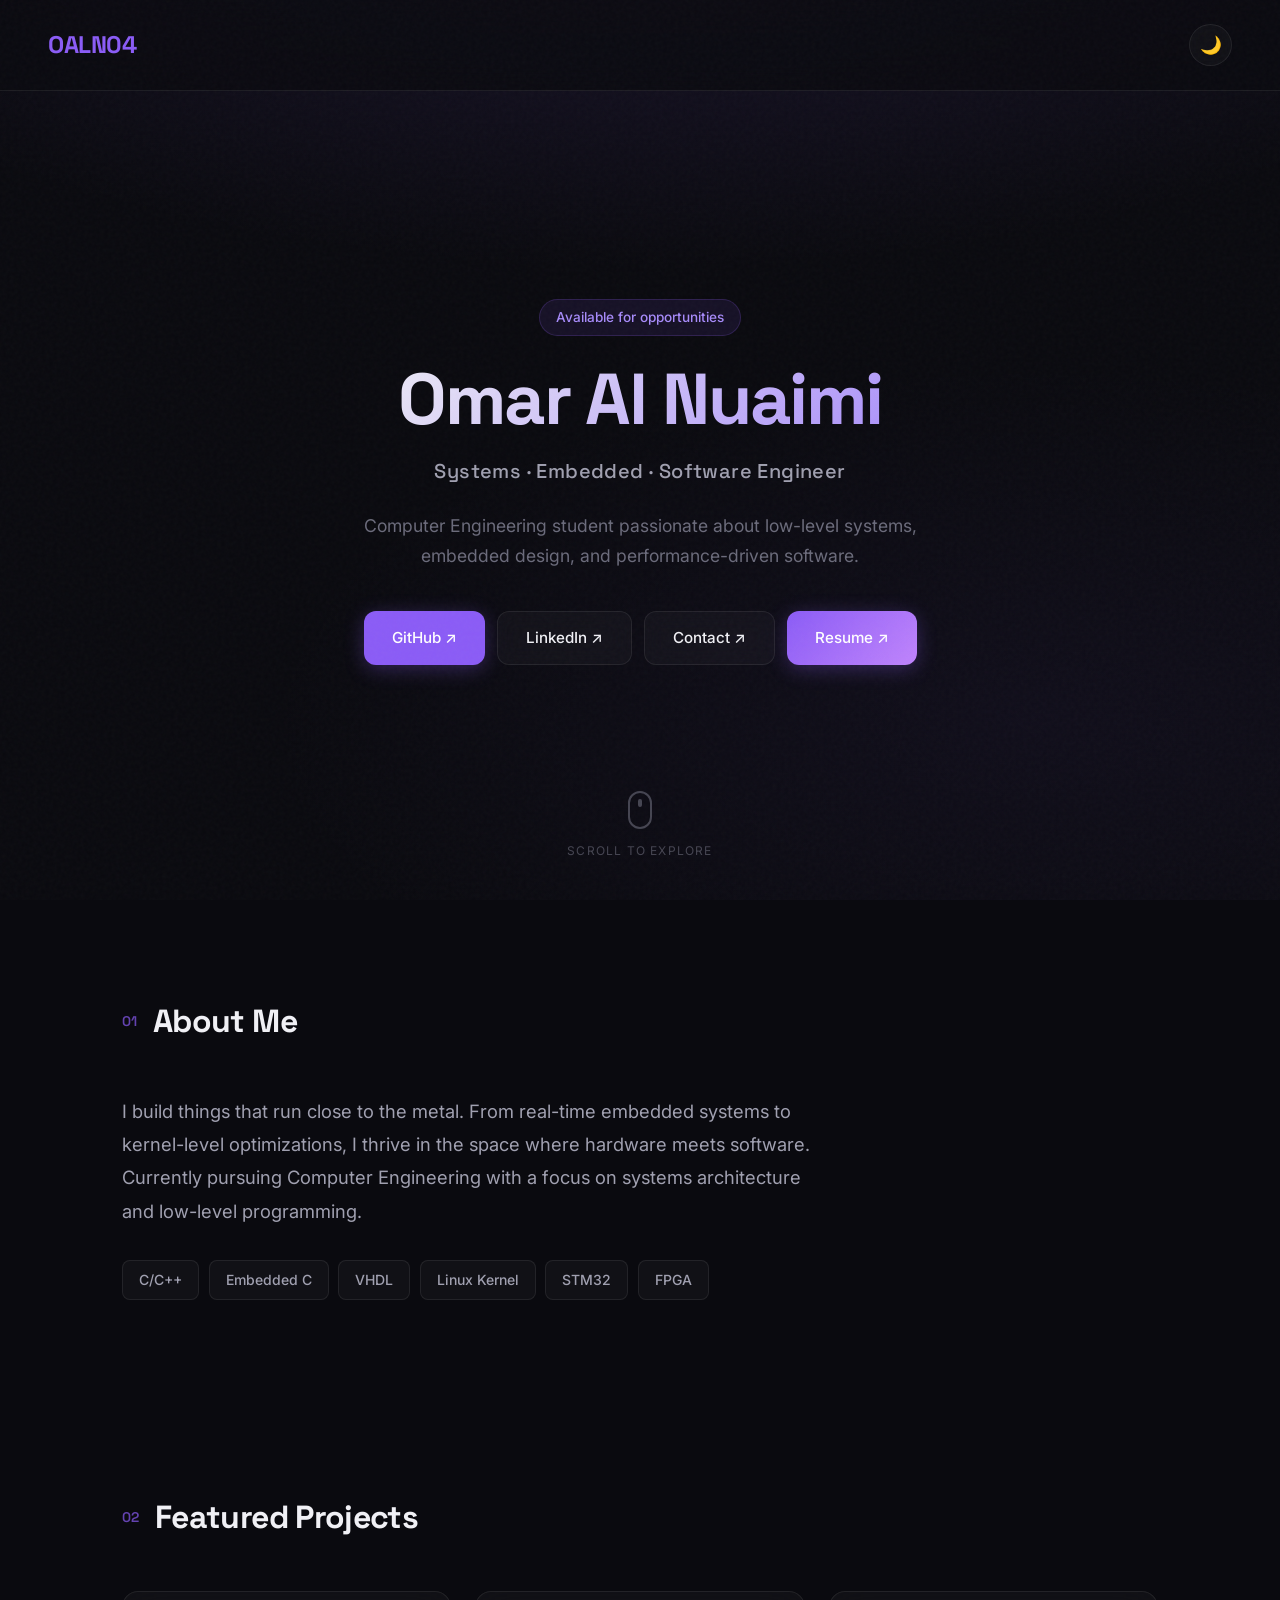
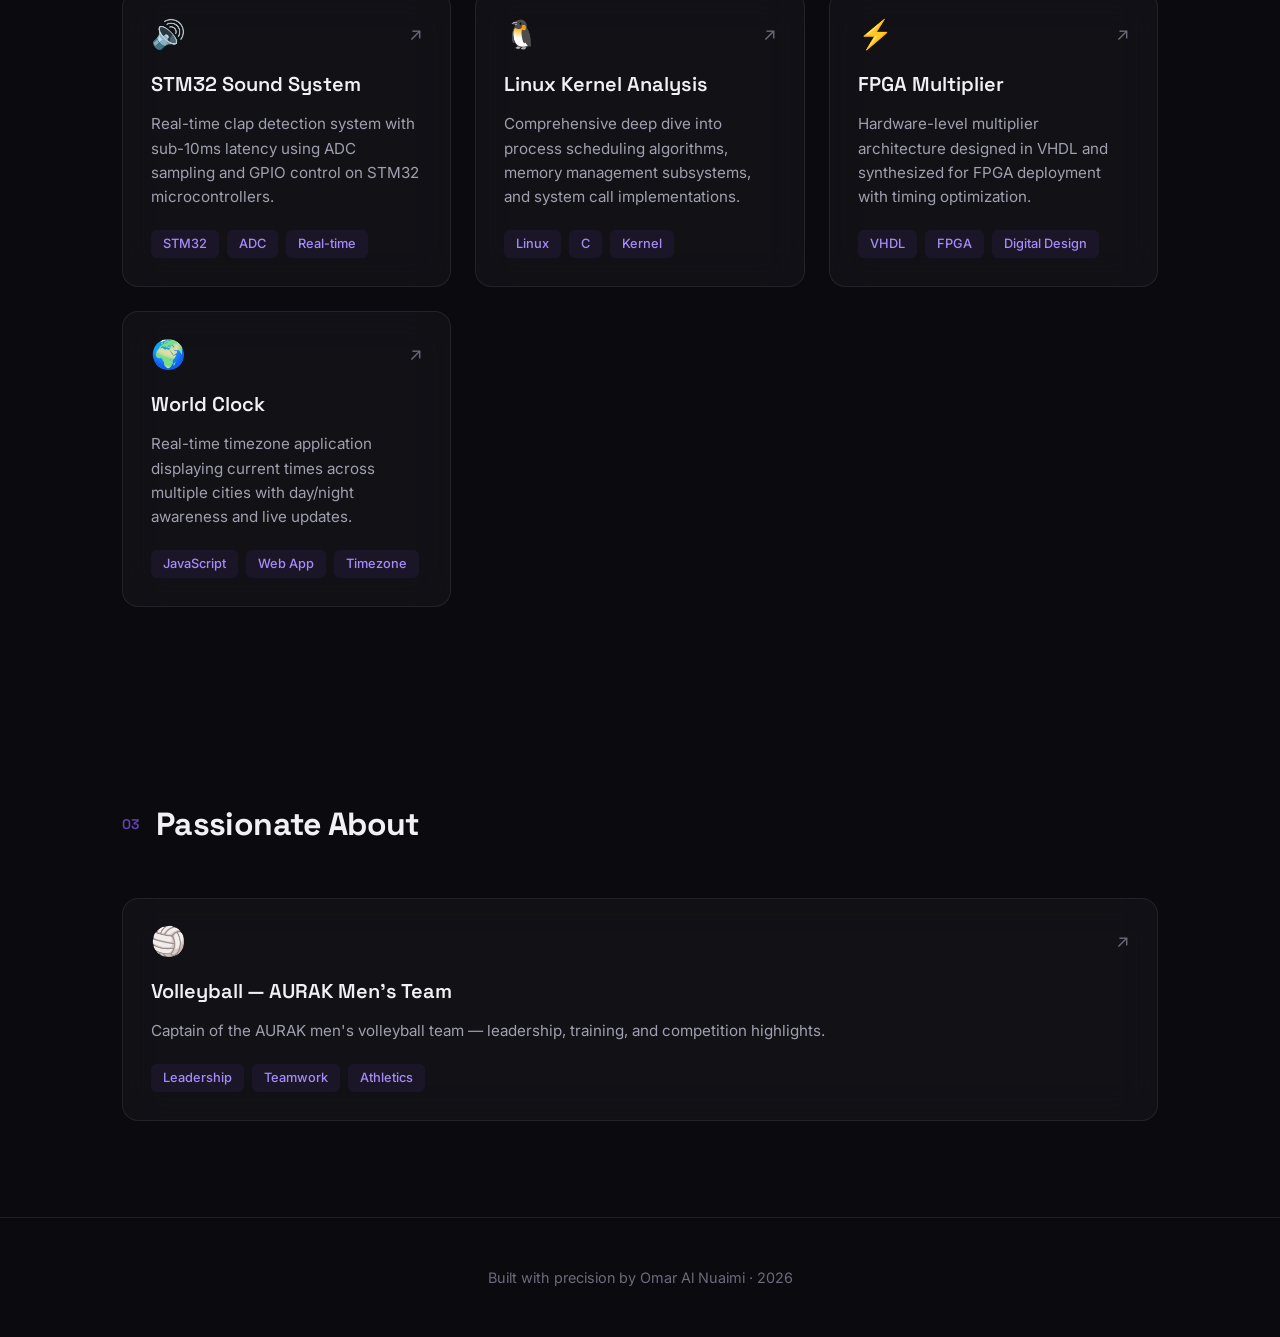
==== index.html @ 378c45b3 "favicon update" ====
<!DOCTYPE html>
<html lang="en">
<head>
  <meta charset="UTF-8" />
  <meta name="viewport" content="width=device-width, initial-scale=1.0"/>
  <title>Omar Al Nuaimi</title>
  <link rel="stylesheet" href="style.css"/>
  <link rel="icon" type="image/svg+xml" href="favicon.svg">
  <link rel="preconnect" href="https://fonts.googleapis.com">
  <link href="https://fonts.googleapis.com/css2?family=Inter:wght@300;400;500;600;700&family=Space+Grotesk:wght@400;500;600;700&display=swap" rel="stylesheet">
</head>

<body>

<nav class="nav">
  <div class="nav-brand">OALN04</div>
  <button id="toggle" aria-label="Toggle theme">🌙</button>
</nav>

<header class="hero">
  <div class="hero-content">
    <div class="badge">Available for opportunities</div>
    <h1>Omar Al Nuaimi</h1>
    <p class="hero-subtitle">Systems · Embedded · Software Engineer</p>
    <p class="hero-desc">Computer Engineering student passionate about low-level systems, embedded design, and performance-driven software.</p>
    
    <div class="buttons">
      <a href="https://github.com/oaln04/portfolio" target="_blank" rel="noopener noreferrer" class="btn btn-primary">GitHub ↗</a>
      <a href="https://www.linkedin.com/in/oaln04/" target="_blank" rel="noopener noreferrer" class="btn btn-secondary">LinkedIn ↗</a>
      <a href="mailto:oaln2004@gmail.com" target="_blank" rel="noopener noreferrer" class="btn btn-secondary">Contact ↗</a>
      <a href="https://raw.githubusercontent.com/oaln04/portfolio/main/Omar_Al_Nuaimi_Resume.pdf" target="_blank" rel="noopener noreferrer" class="btn btn-highlight">Resume ↗</a>
    </div>
  </div>
  
  <div class="scroll-indicator">
    <div class="mouse">
      <div class="wheel"></div>
    </div>
    <span>Scroll to explore</span>
  </div>
</header>

<section class="about">
  <div class="section-header">
    <span class="section-number">01</span>
    <h2>About Me</h2>
  </div>
  <div class="about-content">
    <p>
      I build things that run close to the metal. From real-time embedded systems to kernel-level optimizations, 
      I thrive in the space where hardware meets software. Currently pursuing Computer Engineering with a focus 
      on systems architecture and low-level programming.
    </p>
    <div class="skills">
      <span class="skill-tag">C/C++</span>
      <span class="skill-tag">Embedded C</span>
      <span class="skill-tag">VHDL</span>
      <span class="skill-tag">Linux Kernel</span>
      <span class="skill-tag">STM32</span>
      <span class="skill-tag">FPGA</span>
    </div>
  </div>
</section>

<section class="projects">
  <div class="section-header">
    <span class="section-number">02</span>
    <h2>Featured Projects</h2>
  </div>
  
  <div class="projects-grid">
    <a href="projects/stm32-sound-system.html" class="card-link">
      <article class="card">
        <div class="card-header">
          <div class="card-icon">🔊</div>
          <div class="card-arrow">↗</div>
        </div>
        <h3>STM32 Sound System</h3>
        <p>Real-time clap detection system with sub-10ms latency using ADC sampling and GPIO control on STM32 microcontrollers.</p>
        <div class="card-tags">
          <span>STM32</span>
          <span>ADC</span>
          <span>Real-time</span>
        </div>
      </article>
    </a>

    <a href="projects/linux-kernel-analysis.html" class="card-link">
      <article class="card">
        <div class="card-header">
          <div class="card-icon">🐧</div>
          <div class="card-arrow">↗</div>
        </div>
        <h3>Linux Kernel Analysis</h3>
        <p>Comprehensive deep dive into process scheduling algorithms, memory management subsystems, and system call implementations.</p>
        <div class="card-tags">
          <span>Linux</span>
          <span>C</span>
          <span>Kernel</span>
        </div>
      </article>
    </a>

    <a href="projects/fpga-multiplier.html" class="card-link">
      <article class="card">
        <div class="card-header">
          <div class="card-icon">⚡</div>
          <div class="card-arrow">↗</div>
        </div>
        <h3>FPGA Multiplier</h3>
        <p>Hardware-level multiplier architecture designed in VHDL and synthesized for FPGA deployment with timing optimization.</p>
        <div class="card-tags">
          <span>VHDL</span>
          <span>FPGA</span>
          <span>Digital Design</span>
        </div>
      </article>
    </a>

    <a href="https://clock.oaln04.xyz" class="card-link" rel="noopener noreferrer">
      <article class="card">
        <div class="card-header">
          <div class="card-icon">🌍</div>
          <div class="card-arrow">↗</div>
        </div>
        <h3>World Clock</h3>
        <p>Real-time timezone application displaying current times across multiple cities with day/night awareness and live updates.</p>
        <div class="card-tags">
          <span>JavaScript</span>
          <span>Web App</span>
          <span>Timezone</span>
        </div>
      </article>
    </a>

  </div>
</section>

<section class="passions">
  <div class="section-header">
    <span class="section-number">03</span>
    <h2>Passionate About</h2>
  </div>

  <div class="projects-grid">
    <a href="passions/volleyball.html" class="card-link">
      <article class="card">
        <div class="card-header">
          <div class="card-icon">🏐</div>
          <div class="card-arrow">↗</div>
        </div>
        <h3>Volleyball — AURAK Men's Team</h3>
        <p>Captain of the AURAK men's volleyball team — leadership, training, and competition highlights.</p>
        <div class="card-tags">
          <span>Leadership</span>
          <span>Teamwork</span>
          <span>Athletics</span>
        </div>
      </article>
    </a>
  </div>
</section>

<footer>
  <p>Built with precision by Omar Al Nuaimi · <span id="year">2026</span></p>
</footer>

<script src="theme.js"></script>
<script>
const observer = new IntersectionObserver((entries) => {
  entries.forEach(entry => {
    if (entry.isIntersecting) {
      entry.target.classList.add('visible');
    }
  });
}, { threshold: 0.1 });

document.querySelectorAll('section, .card').forEach(el => {
  el.classList.add('fade-in');
  observer.observe(el);
});
</script>

</body>
</html>
---- style.css ----
:root {
  --bg-primary: #0a0a0f;
  --bg-secondary: #12121a;
  --bg-card: rgba(255, 255, 255, 0.03);
  --text-primary: #f0f0f5;
  --text-secondary: #a0a0b0;
  --text-muted: #6b6b7b;
  --accent: #8b5cf6;
  --accent-light: #a78bfa;
  --accent-glow: rgba(139, 92, 246, 0.3);
  --border: rgba(255, 255, 255, 0.08);
  --font-main: 'Inter', -apple-system, sans-serif;
  --font-display: 'Space Grotesk', sans-serif;
}

.light {
  --bg-primary: #fafafa;
  --bg-secondary: #ffffff;
  --bg-card: rgba(0, 0, 0, 0.02);
  --text-primary: #1a1a2e;
  --text-secondary: #4a4a5a;
  --text-muted: #8a8a9a;
  --accent: #7c3aed;
  --accent-light: #8b5cf6;
  --accent-glow: rgba(124, 58, 237, 0.15);
  --border: rgba(0, 0, 0, 0.06);
}

* {
  margin: 0;
  padding: 0;
  box-sizing: border-box;
}

html {
  scroll-behavior: smooth;
}

body {
  font-family: var(--font-main);
  background: var(--bg-primary);
  color: var(--text-primary);
  line-height: 1.6;
  transition: background 0.4s ease, color 0.4s ease;
  overflow-x: hidden;
}

/* Noise texture overlay */
body::before {
  content: '';
  position: fixed;
  top: 0;
  left: 0;
  width: 100%;
  height: 100%;
  opacity: 0.03;
  z-index: 1000;
  pointer-events: none;
  background-image: url("data:image/svg+xml,%3Csvg viewBox='0 0 256 256' xmlns='http://www.w3.org/2000/svg'%3E%3Cfilter id='noise'%3E%3CfeTurbulence type='fractalNoise' baseFrequency='0.9' numOctaves='4' stitchTiles='stitch'/%3E%3C/filter%3E%3Crect width='100%25' height='100%25' filter='url(%23noise)'/%3E%3C/svg%3E");
}

/* Navigation */
.nav {
  position: fixed;
  top: 0;
  left: 0;
  right: 0;
  display: flex;
  justify-content: space-between;
  align-items: center;
  padding: 1.5rem 3rem;
  z-index: 100;
  background: rgba(10, 10, 15, 0.8);
  backdrop-filter: blur(20px);
  border-bottom: 1px solid var(--border);
  transition: all 0.4s ease;
}

.light .nav {
  background: rgba(250, 250, 250, 0.8);
}

.nav-brand {
  font-family: var(--font-display);
  font-size: 1.5rem;
  font-weight: 700;
  color: var(--accent);
  letter-spacing: -0.02em;
  text-decoration: none;
  transition: all 0.3s ease;
}

.nav-brand:hover {
  opacity: 0.8;
}

#toggle {
  background: var(--bg-card);
  border: 1px solid var(--border);
  padding: 0.6rem;
  border-radius: 50%;
  cursor: pointer;
  font-size: 1.1rem;
  transition: all 0.3s ease;
  backdrop-filter: blur(10px);
}

#toggle:hover {
  transform: scale(1.1);
  border-color: var(--accent);
}

/* Hero */
.hero {
  min-height: 100vh;
  display: flex;
  flex-direction: column;
  justify-content: center;
  align-items: center;
  text-align: center;
  padding: 8rem 2rem 4rem;
  position: relative;
  background: 
    radial-gradient(ellipse 80% 50% at 50% -20%, rgba(139, 92, 246, 0.15), transparent),
    radial-gradient(ellipse 60% 40% at 80% 80%, rgba(139, 92, 246, 0.05), transparent);
}

.hero-content {
  max-width: 800px;
  animation: fadeInUp 0.8s ease-out;
}

.badge {
  display: inline-block;
  padding: 0.4rem 1rem;
  background: rgba(139, 92, 246, 0.1);
  border: 1px solid rgba(139, 92, 246, 0.2);
  border-radius: 100px;
  font-size: 0.85rem;
  color: var(--accent-light);
  margin-bottom: 1.5rem;
  font-weight: 500;
}

.hero h1 {
  font-family: var(--font-display);
  font-size: clamp(2.5rem, 6vw, 4.5rem);
  font-weight: 700;
  line-height: 1.1;
  letter-spacing: -0.03em;
  margin-bottom: 1rem;
  background: linear-gradient(135deg, var(--text-primary) 0%, var(--accent-light) 100%);
  -webkit-background-clip: text;
  -webkit-text-fill-color: transparent;
  background-clip: text;
}

.hero-subtitle {
  font-family: var(--font-display);
  font-size: 1.25rem;
  color: var(--text-secondary);
  font-weight: 500;
  margin-bottom: 1.5rem;
  letter-spacing: 0.02em;
}

.hero-desc {
  font-size: 1.1rem;
  color: var(--text-muted);
  max-width: 600px;
  margin: 0 auto 2.5rem;
  line-height: 1.7;
}

/* Buttons */
.buttons {
  display: flex;
  flex-wrap: wrap;
  justify-content: center;
  gap: 0.75rem;
}

.btn {
  display: inline-flex;
  align-items: center;
  gap: 0.4rem;
  padding: 0.85rem 1.75rem;
  font-family: var(--font-main);
  font-size: 0.95rem;
  font-weight: 500;
  text-decoration: none;
  border-radius: 12px;
  transition: all 0.3s cubic-bezier(0.4, 0, 0.2, 1);
  cursor: pointer;
  border: none;
}

.btn-primary {
  background: var(--accent);
  color: white;
  box-shadow: 0 4px 20px var(--accent-glow);
}

.btn-primary:hover {
  transform: translateY(-2px);
  box-shadow: 0 8px 30px var(--accent-glow);
  background: var(--accent-light);
}

.btn-secondary {
  background: var(--bg-card);
  color: var(--text-primary);
  border: 1px solid var(--border);
  backdrop-filter: blur(10px);
}

.btn-secondary:hover {
  background: rgba(139, 92, 246, 0.1);
  border-color: var(--accent);
  transform: translateY(-2px);
}

.btn-highlight {
  background: linear-gradient(135deg, var(--accent), #c084fc);
  color: white;
  box-shadow: 0 4px 20px rgba(139, 92, 246, 0.3);
}

.btn-highlight:hover {
  transform: translateY(-2px);
  box-shadow: 0 8px 30px rgba(139, 92, 246, 0.4);
}

/* Scroll Indicator */
.scroll-indicator {
  position: absolute;
  bottom: 2.5rem;
  display: flex;
  flex-direction: column;
  align-items: center;
  gap: 0.75rem;
  opacity: 0.6;
  animation: bounce 2s infinite;
}

.mouse {
  width: 24px;
  height: 38px;
  border: 2px solid var(--text-muted);
  border-radius: 12px;
  position: relative;
}

.wheel {
  width: 4px;
  height: 8px;
  background: var(--text-muted);
  border-radius: 2px;
  position: absolute;
  top: 6px;
  left: 50%;
  transform: translateX(-50%);
  animation: scroll 2s infinite;
}

.scroll-indicator span {
  font-size: 0.75rem;
  color: var(--text-muted);
  text-transform: uppercase;
  letter-spacing: 0.1em;
}

/* Sections */
section {
  max-width: 1100px;
  margin: 0 auto;
  padding: 6rem 2rem;
}

.section-header {
  display: flex;
  align-items: center;
  gap: 1rem;
  margin-bottom: 3rem;
}

.section-number {
  font-family: var(--font-display);
  font-size: 0.875rem;
  font-weight: 600;
  color: var(--accent);
  opacity: 0.7;
}

h2 {
  font-family: var(--font-display);
  font-size: 2rem;
  font-weight: 700;
  color: var(--text-primary);
  letter-spacing: -0.02em;
}

/* About */
.about-content {
  display: grid;
  grid-template-columns: 1fr;
  gap: 2rem;
}

.about-content p {
  font-size: 1.15rem;
  color: var(--text-secondary);
  line-height: 1.8;
  max-width: 700px;
}

.skills {
  display: flex;
  flex-wrap: wrap;
  gap: 0.6rem;
}

.skill-tag {
  padding: 0.5rem 1rem;
  background: var(--bg-card);
  border: 1px solid var(--border);
  border-radius: 8px;
  font-size: 0.875rem;
  font-weight: 500;
  color: var(--text-secondary);
  transition: all 0.3s ease;
}

.skill-tag:hover {
  border-color: var(--accent);
  color: var(--accent-light);
  transform: translateY(-1px);
}

/* Projects Grid */
.projects-grid {
  display: grid;
  grid-template-columns: repeat(auto-fit, minmax(300px, 1fr));
  gap: 1.5rem;
}

/* Card links */
.card-link {
  text-decoration: none;
  color: inherit;
  display: block;
}

.card-link:hover {
  text-decoration: none;
}

/* Cards */
.card {
  background: var(--bg-card);
  border: 1px solid var(--border);
  border-radius: 16px;
  padding: 1.75rem;
  backdrop-filter: blur(20px);
  transition: all 0.4s cubic-bezier(0.4, 0, 0.2, 1);
  position: relative;
  overflow: hidden;
  height: 100%;
}

.card::before {
  content: '';
  position: absolute;
  top: 0;
  left: 0;
  right: 0;
  height: 1px;
  background: linear-gradient(90deg, transparent, var(--accent), transparent);
  opacity: 0;
  transition: opacity 0.4s ease;
}

.card:hover {
  transform: translateY(-5px);
  border-color: rgba(139, 92, 246, 0.2);
  box-shadow: 0 20px 40px rgba(0, 0, 0, 0.2);
}

.card:hover::before {
  opacity: 1;
}

.card-header {
  display: flex;
  justify-content: space-between;
  align-items: flex-start;
  margin-bottom: 1.25rem;
}

.card-icon {
  font-size: 1.75rem;
  line-height: 1;
}

.card-arrow {
  color: var(--text-muted);
  font-size: 1.1rem;
  transition: all 0.3s ease;
}

.card:hover .card-arrow {
  color: var(--accent);
  transform: translate(2px, -2px);
}

.card h3 {
  font-family: var(--font-display);
  font-size: 1.25rem;
  font-weight: 600;
  margin-bottom: 0.75rem;
  color: var(--text-primary);
}

.card p {
  color: var(--text-secondary);
  font-size: 0.95rem;
  line-height: 1.6;
  margin-bottom: 1.25rem;
}

.card-tags {
  display: flex;
  flex-wrap: wrap;
  gap: 0.5rem;
}

.card-tags span {
  padding: 0.25rem 0.75rem;
  background: rgba(139, 92, 246, 0.08);
  border-radius: 6px;
  font-size: 0.8rem;
  color: var(--accent-light);
  font-weight: 500;
}

/* Footer */
footer {
  text-align: center;
  padding: 3rem 2rem;
  border-top: 1px solid var(--border);
  color: var(--text-muted);
  font-size: 0.9rem;
}

/* Animations */
@keyframes fadeInUp {
  from {
    opacity: 0;
    transform: translateY(30px);
  }
  to {
    opacity: 1;
    transform: translateY(0);
  }
}

@keyframes bounce {
  0%, 20%, 50%, 80%, 100% {
    transform: translateY(0);
  }
  40% {
    transform: translateY(-10px);
  }
  60% {
    transform: translateY(-5px);
  }
}

@keyframes scroll {
  0% {
    opacity: 1;
    transform: translateX(-50%) translateY(0);
  }
  100% {
    opacity: 0;
    transform: translateX(-50%) translateY(12px);
  }
}

.fade-in {
  opacity: 0;
  transform: translateY(30px);
  transition: opacity 0.6s ease, transform 0.6s ease;
}

.fade-in.visible {
  opacity: 1;
  transform: translateY(0);
}

/* Light mode specific tweaks */
.light .card {
  background: rgba(255, 255, 255, 0.6);
  box-shadow: 0 4px 20px rgba(0, 0, 0, 0.05);
}

.light .hero {
  background: 
    radial-gradient(ellipse 80% 50% at 50% -20%, rgba(124, 58, 237, 0.08), transparent),
    radial-gradient(ellipse 60% 40% at 80% 80%, rgba(124, 58, 237, 0.03), transparent);
}

/* Project Page Styles */
.project-page {
  max-width: 900px;
  margin: 0 auto;
  padding: 8rem 2rem 4rem;
}

.project-hero {
  margin-bottom: 4rem;
  animation: fadeInUp 0.8s ease-out;
}

.project-tag {
  display: inline-block;
  padding: 0.4rem 1rem;
  background: rgba(139, 92, 246, 0.1);
  border: 1px solid rgba(139, 92, 246, 0.2);
  border-radius: 100px;
  font-size: 0.85rem;
  color: var(--accent-light);
  margin-bottom: 1.5rem;
  font-weight: 500;
}

.project-hero h1 {
  font-family: var(--font-display);
  font-size: clamp(2rem, 5vw, 3.5rem);
  font-weight: 700;
  line-height: 1.1;
  letter-spacing: -0.03em;
  margin-bottom: 1rem;
  background: linear-gradient(135deg, var(--text-primary) 0%, var(--accent-light) 100%);
  -webkit-background-clip: text;
  -webkit-text-fill-color: transparent;
  background-clip: text;
}

.project-subtitle {
  font-size: 1.25rem;
  color: var(--text-secondary);
  font-weight: 400;
}

.project-content {
  display: flex;
  flex-direction: column;
  gap: 3rem;
}

.project-section {
  animation: fadeInUp 0.6s ease-out;
  animation-fill-mode: both;
}

.project-section:nth-child(2) { animation-delay: 0.1s; }
.project-section:nth-child(3) { animation-delay: 0.2s; }
.project-section:nth-child(4) { animation-delay: 0.3s; }
.project-section:nth-child(5) { animation-delay: 0.4s; }
.project-section:nth-child(6) { animation-delay: 0.5s; }
.project-section:nth-child(7) { animation-delay: 0.6s; }

.project-section h2 {
  font-family: var(--font-display);
  font-size: 1.5rem;
  font-weight: 600;
  margin-bottom: 1rem;
  color: var(--text-primary);
  letter-spacing: -0.02em;
}

.project-section p {
  color: var(--text-secondary);
  line-height: 1.8;
  font-size: 1.05rem;
}

.project-section code {
  background: var(--bg-card);
  padding: 0.2rem 0.4rem;
  border-radius: 4px;
  font-family: 'SF Mono', Monaco, monospace;
  font-size: 0.9em;
  color: var(--accent-light);
  border: 1px solid var(--border);
}

.specs-grid {
  display: grid;
  grid-template-columns: repeat(auto-fit, minmax(200px, 1fr));
  gap: 1rem;
  margin-top: 1.5rem;
}

.spec-card {
  background: var(--bg-card);
  border: 1px solid var(--border);
  border-radius: 12px;
  padding: 1.25rem;
  backdrop-filter: blur(10px);
}

.spec-card h4 {
  font-family: var(--font-display);
  font-size: 0.875rem;
  font-weight: 600;
  color: var(--accent-light);
  margin-bottom: 0.5rem;
  text-transform: uppercase;
  letter-spacing: 0.05em;
}

.spec-card p {
  font-size: 1rem;
  color: var(--text-primary);
  margin: 0;
}

.info-box {
  background: var(--bg-card);
  border: 1px solid var(--border);
  border-radius: 12px;
  padding: 1.5rem;
  margin-top: 1.5rem;
  backdrop-filter: blur(10px);
}

.info-box h4 {
  font-family: var(--font-display);
  font-size: 1rem;
  font-weight: 600;
  margin-bottom: 1rem;
  color: var(--text-primary);
}

.info-box ul {
  list-style: none;
  padding: 0;
  margin: 0;
}

.info-box li {
  padding: 0.5rem 0;
  color: var(--text-secondary);
  border-bottom: 1px solid var(--border);
}

.info-box li:last-child {
  border-bottom: none;
}

.info-box strong {
  color: var(--text-primary);
  display: inline-block;
  width: 100px;
}

.code-block {
  background: var(--bg-secondary);
  border: 1px solid var(--border);
  border-radius: 12px;
  padding: 1.5rem;
  margin-top: 1.5rem;
  overflow-x: auto;
}

.code-block pre {
  margin: 0;
  font-family: 'SF Mono', Monaco, monospace;
  font-size: 0.9rem;
  line-height: 1.6;
  color: var(--text-secondary);
}

.pdf-container {
  margin-top: 1.5rem;
  border: 1px solid var(--border);
  border-radius: 12px;
  overflow: hidden;
  background: var(--bg-secondary);
}

.pdf-container embed {
  display: block;
  border: none;
}

.pdf-fallback {
  text-align: center;
  padding: 1rem;
  margin: 0;
  font-size: 0.9rem;
  color: var(--text-muted);
}

.pdf-fallback a {
  color: var(--accent-light);
  text-decoration: none;
}

.pdf-fallback a:hover {
  text-decoration: underline;
}

/* Responsive */
@media (max-width: 768px) {
  .nav {
    padding: 1rem 1.5rem;
  }
  
  .hero {
    padding: 7rem 1.5rem 3rem;
  }
  
  .buttons {
    flex-direction: column;
    align-items: center;
  }
  
  .btn {
    width: 100%;
    max-width: 280px;
    justify-content: center;
  }
  
  section {
    padding: 4rem 1.5rem;
  }
  
  .projects-grid {
    grid-template-columns: 1fr;
  }
  
  .project-page {
    padding: 7rem 1.5rem 3rem;
  }
  
  .specs-grid {
    grid-template-columns: 1fr 1fr;
  }
}
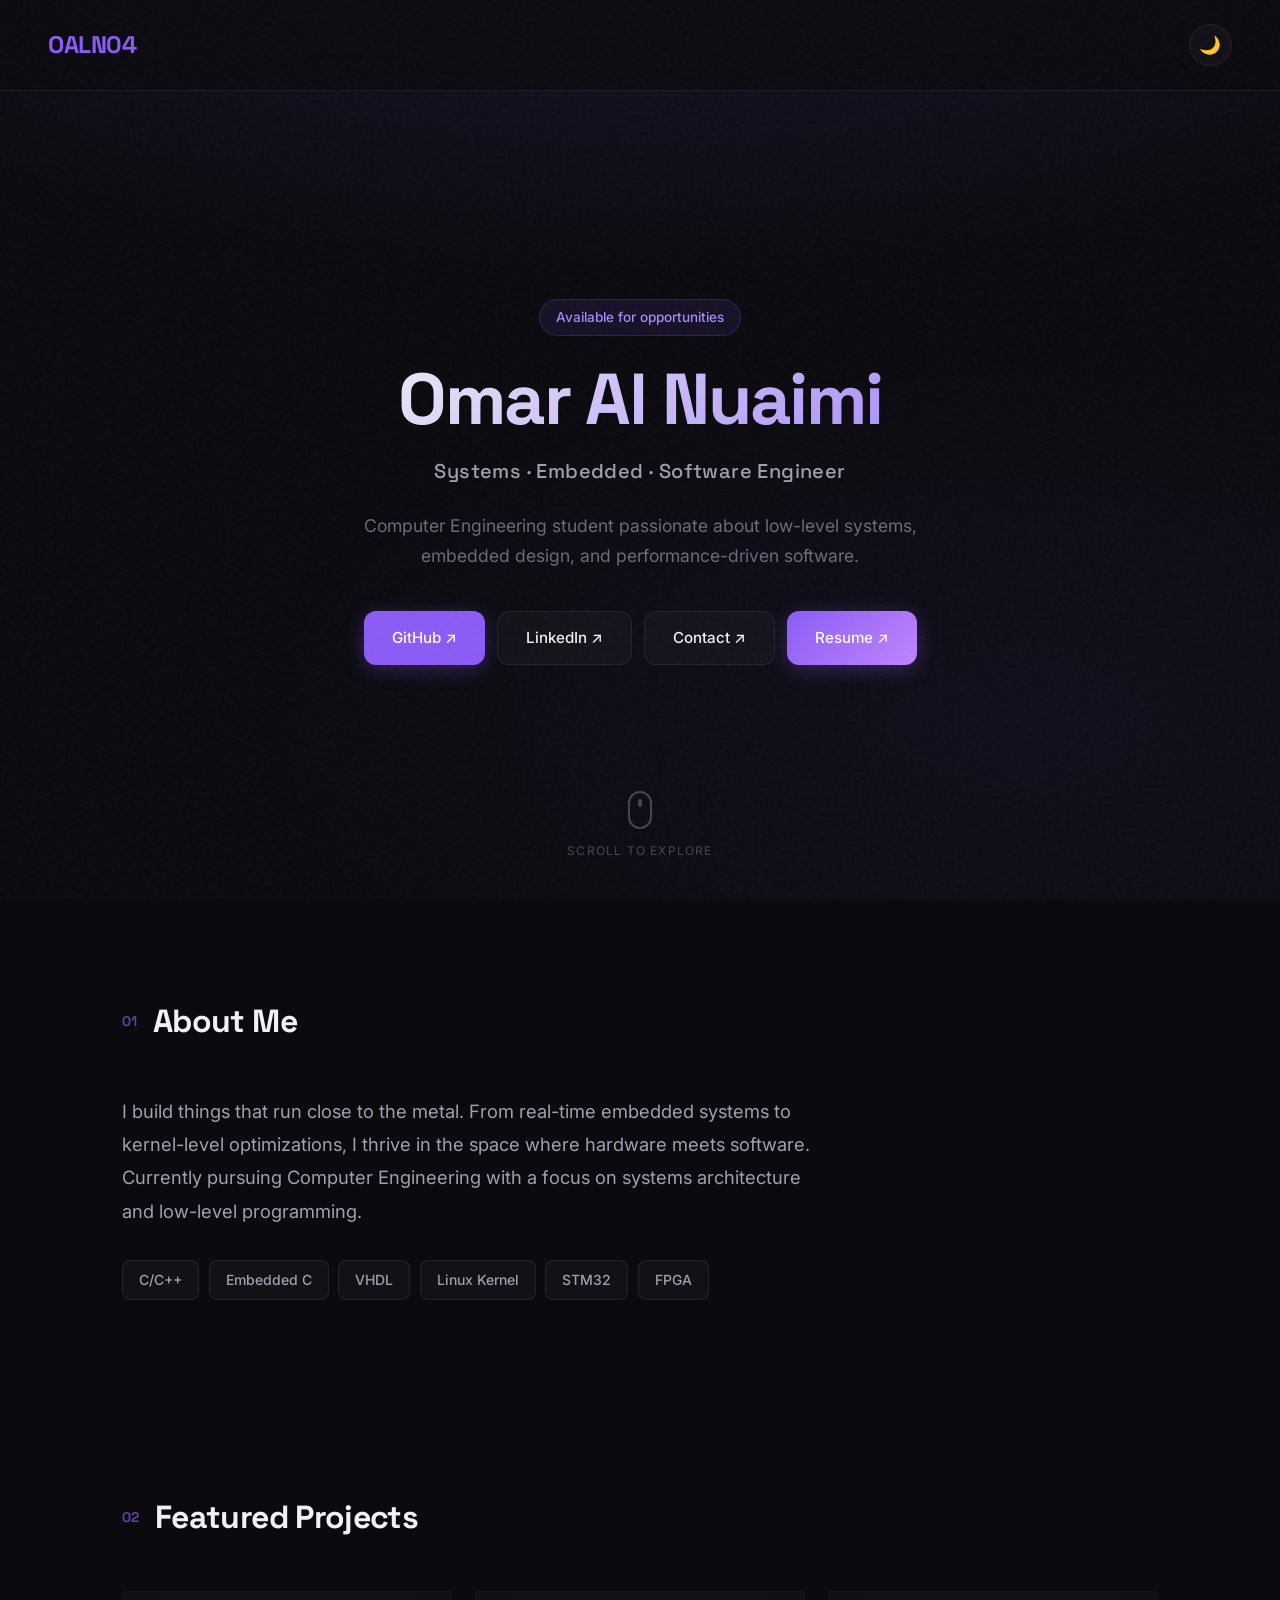
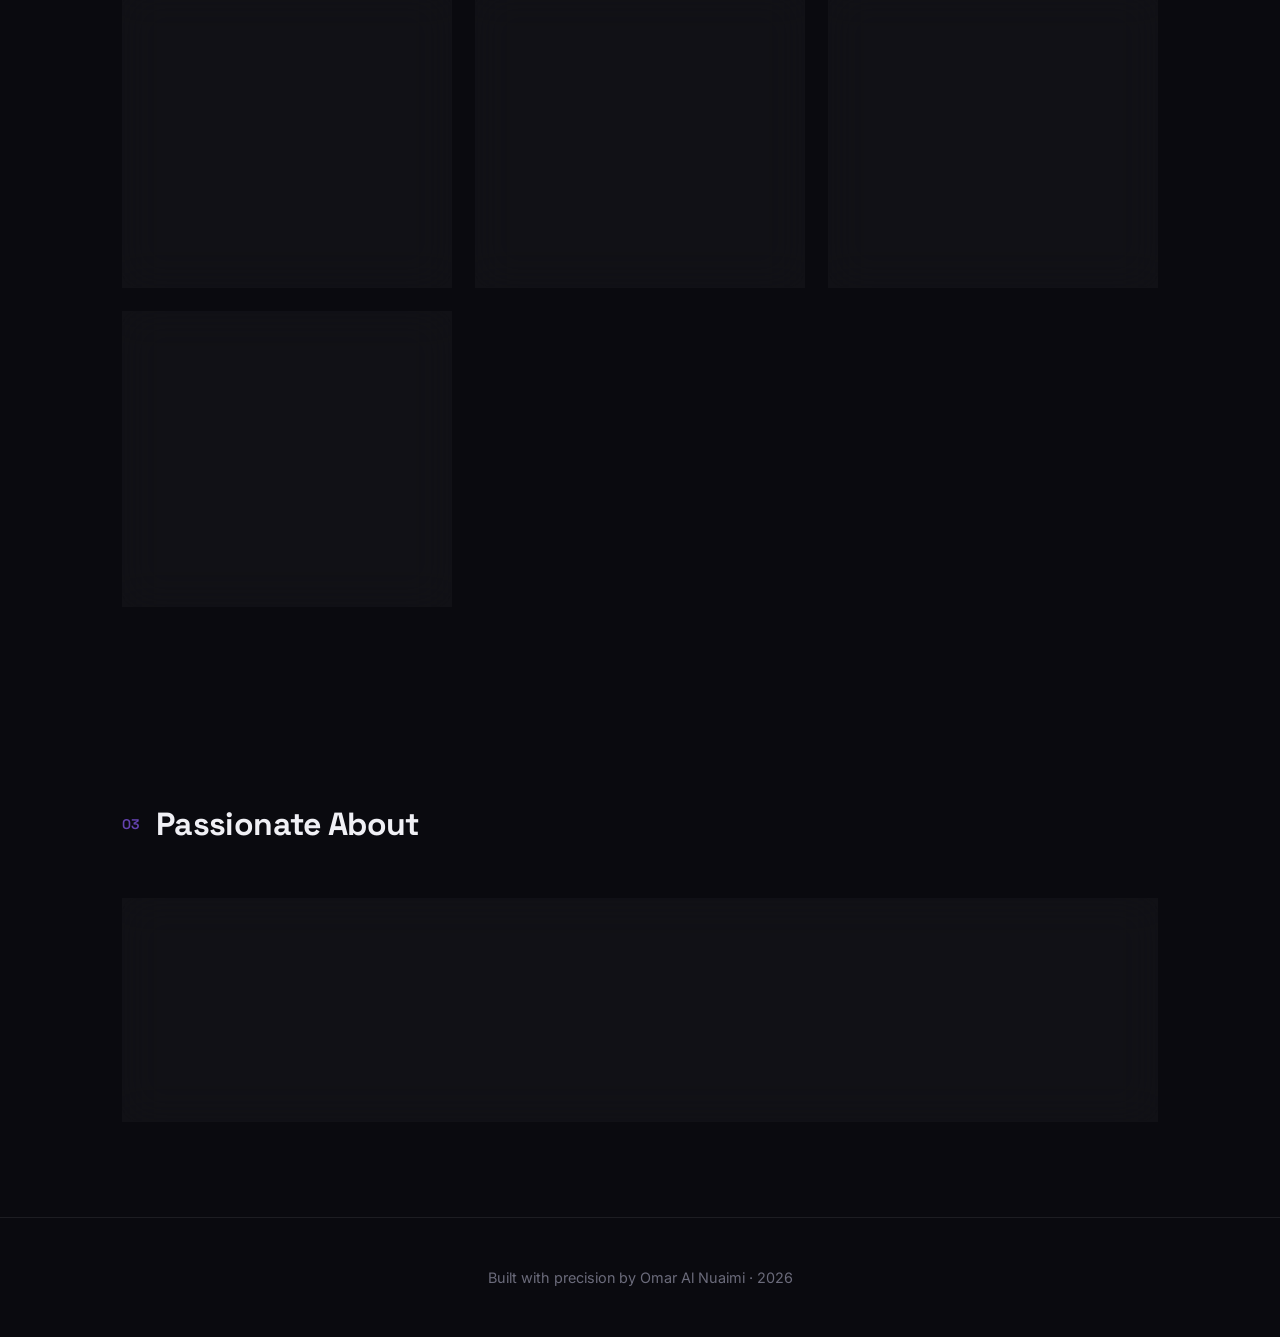
==== commit 66db7079: "favicon fix AND theme fix" ====
--- a/index.html
+++ b/index.html
@@ -3,9 +3,34 @@
 <head>
   <meta charset="UTF-8" />
   <meta name="viewport" content="width=device-width, initial-scale=1.0"/>
+  <script>
+  (function(){
+    try{
+      const k='theme-preference';
+      const t=localStorage.getItem(k);
+      const html = document.documentElement;
+      const bodyEl = document.body;
+      function applyLight(on) {
+        if (on) {
+          html.classList.add('light');
+          if (bodyEl) bodyEl.classList.add('light');
+        } else {
+          html.classList.remove('light');
+          if (bodyEl) bodyEl.classList.remove('light');
+        }
+      }
+      if(t==='light') applyLight(true);
+      else if(t==='dark') applyLight(false);
+      else {
+        const hour = new Date().getHours();
+        applyLight(hour >= 6 && hour < 18);
+      }
+    }catch(e){}
+  })();
+  </script>
   <title>Omar Al Nuaimi</title>
   <link rel="stylesheet" href="style.css"/>
-  <link rel="icon" type="image/svg+xml" href="favicon.svg">
+  <link rel="icon" type="image/svg+xml" href="favicon.svg?v=2">
   <link rel="preconnect" href="https://fonts.googleapis.com">
   <link href="https://fonts.googleapis.com/css2?family=Inter:wght@300;400;500;600;700&family=Space+Grotesk:wght@400;500;600;700&display=swap" rel="stylesheet">
 </head>
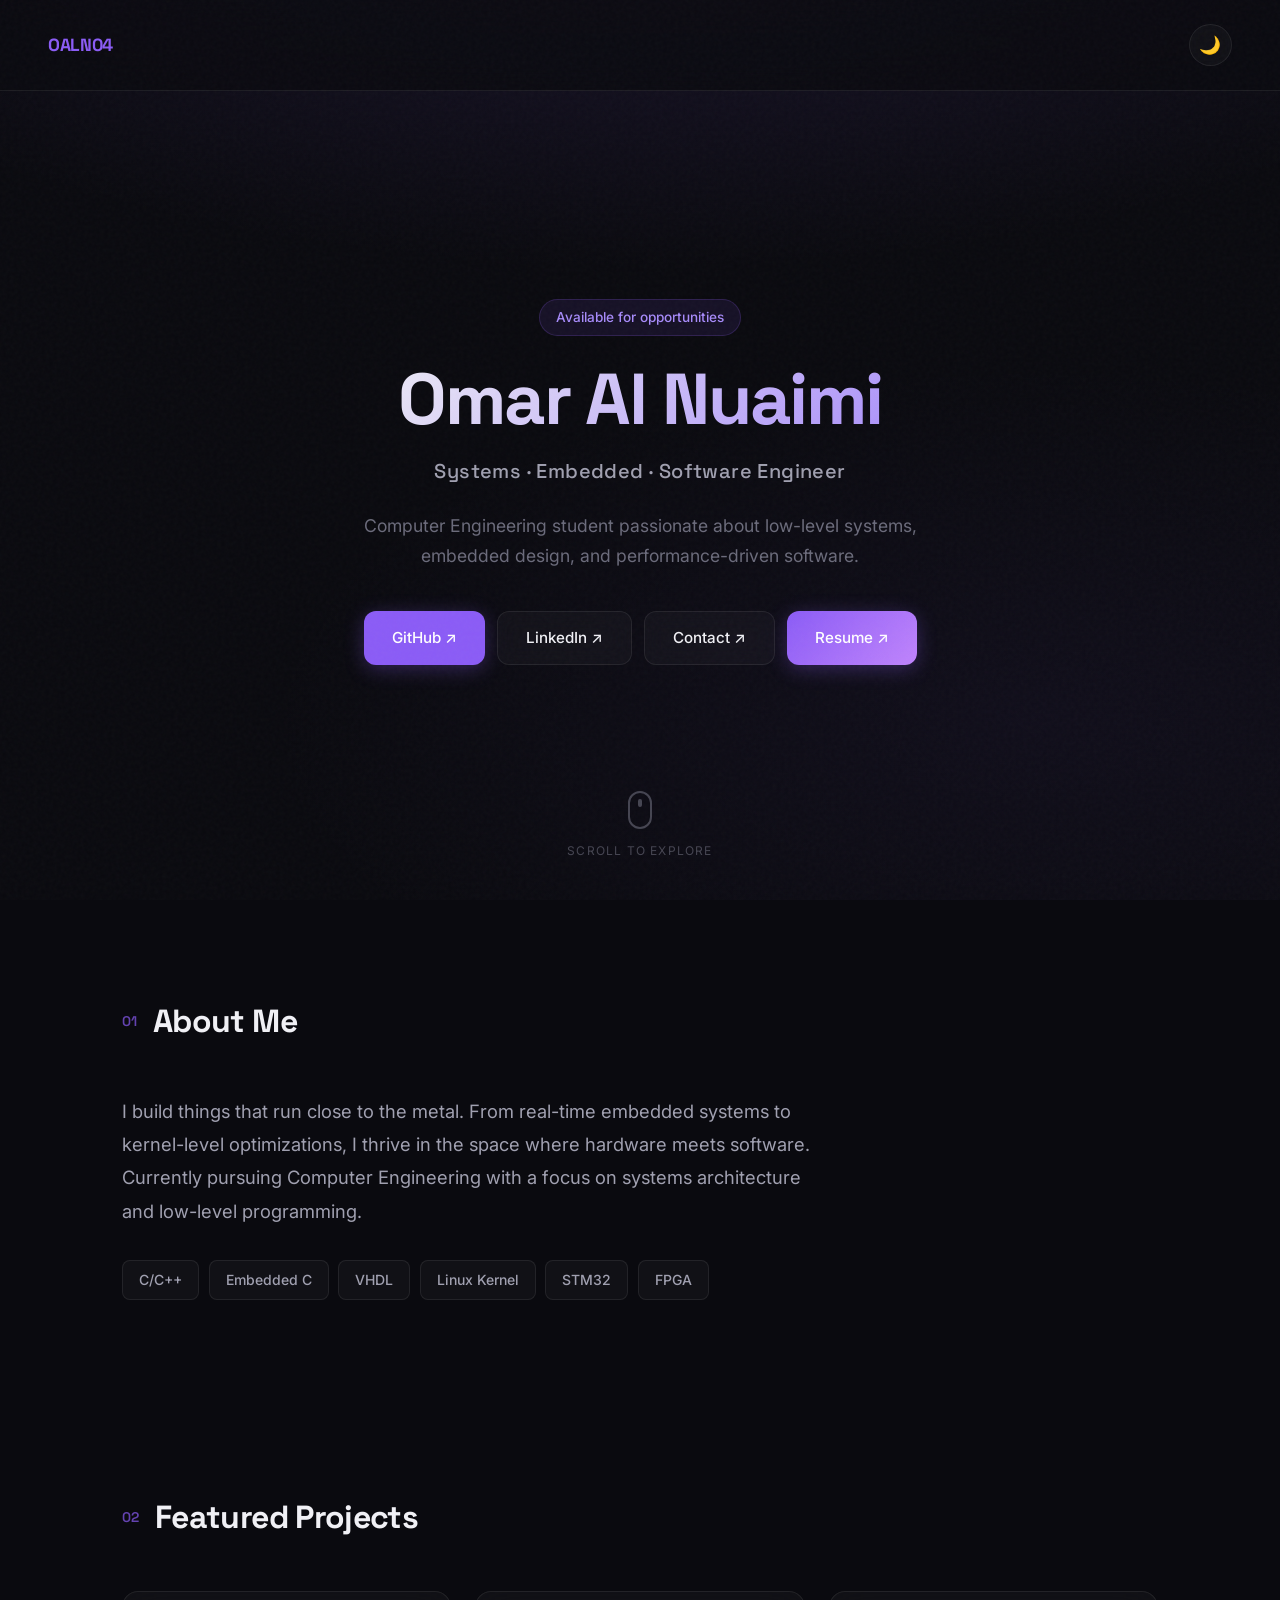
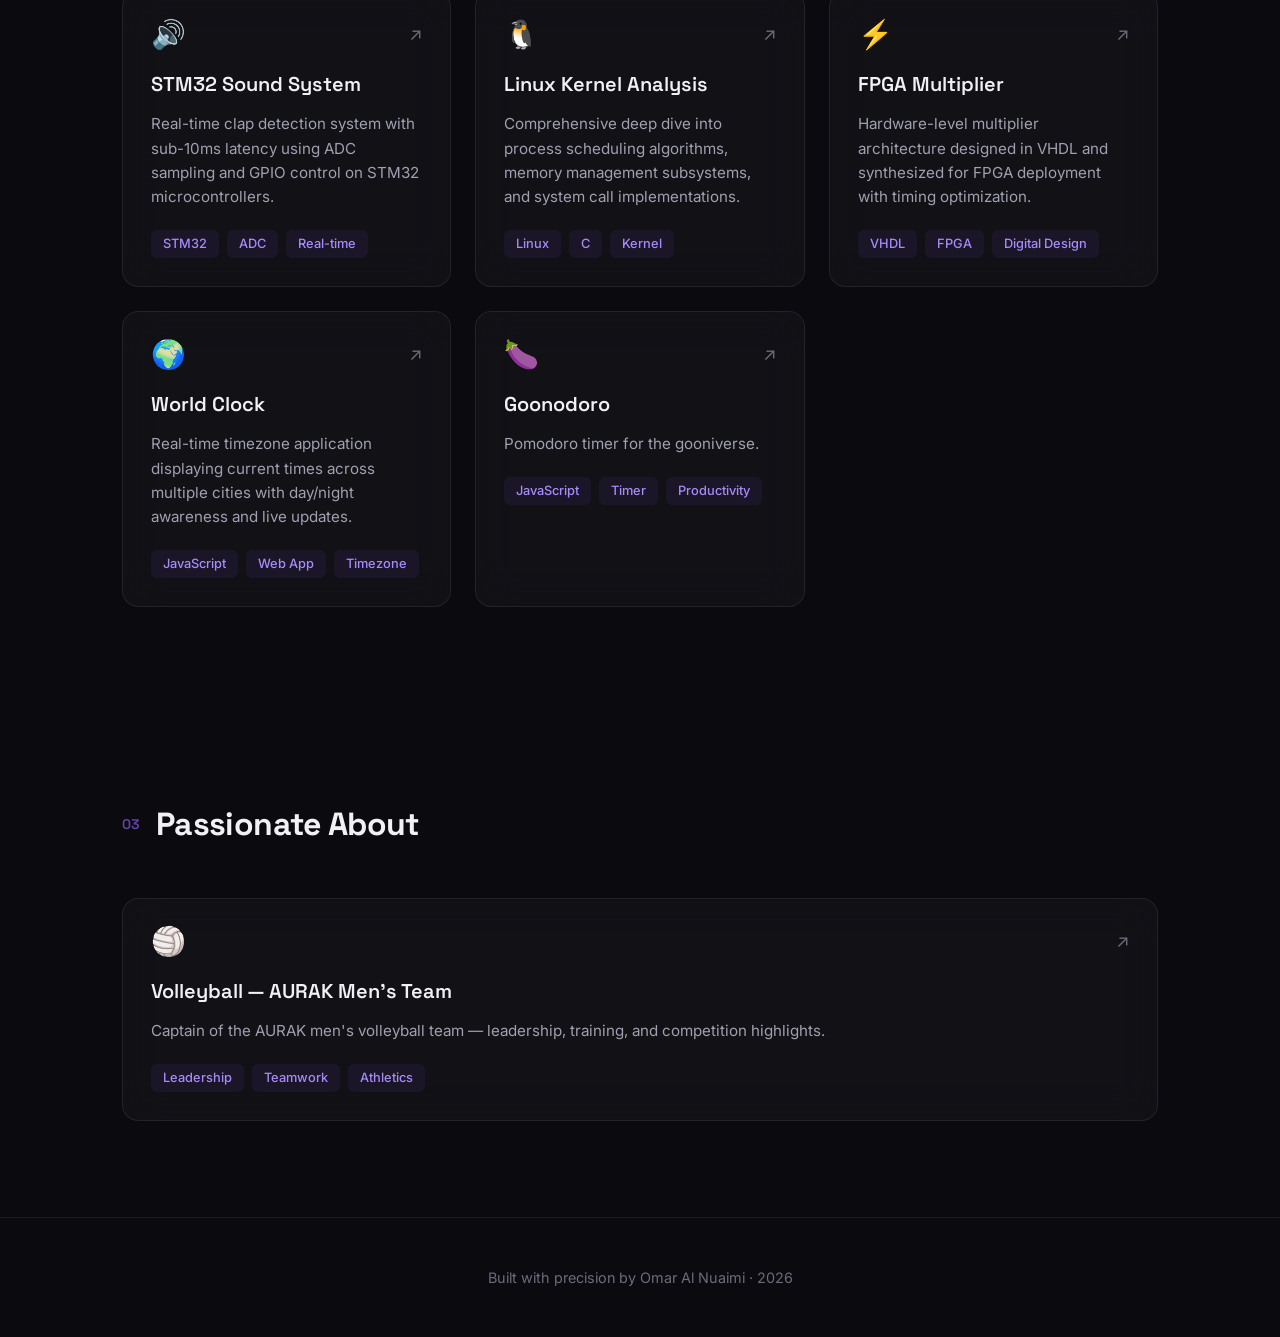
==== commit 095b964f: "added card and pointer to goonodoro" ====
--- a/index.html
+++ b/index.html
@@ -158,6 +158,22 @@
       </article>
     </a>
 
+    <a href="https://goonodoro.oaln04.xyz" class="card-link" target="_blank" rel="noopener noreferrer">
+      <article class="card">
+        <div class="card-header">
+          <div class="card-icon">🍆</div>
+          <div class="card-arrow">↗</div>
+        </div>
+        <h3>Goonodoro</h3>
+        <p>Pomodoro timer for the gooniverse.</p>
+        <div class="card-tags">
+          <span>JavaScript</span>
+          <span>Timer</span>
+          <span>Productivity</span>
+        </div>
+      </article>
+    </a>
+
   </div>
 </section>
 
--- a/style.css
+++ b/style.css
@@ -82,7 +82,7 @@
 
 .nav-brand {
   font-family: var(--font-display);
-  font-size: 1.5rem;
+  font-size: 1.1rem;
   font-weight: 700;
   color: var(--accent);
   letter-spacing: -0.02em;
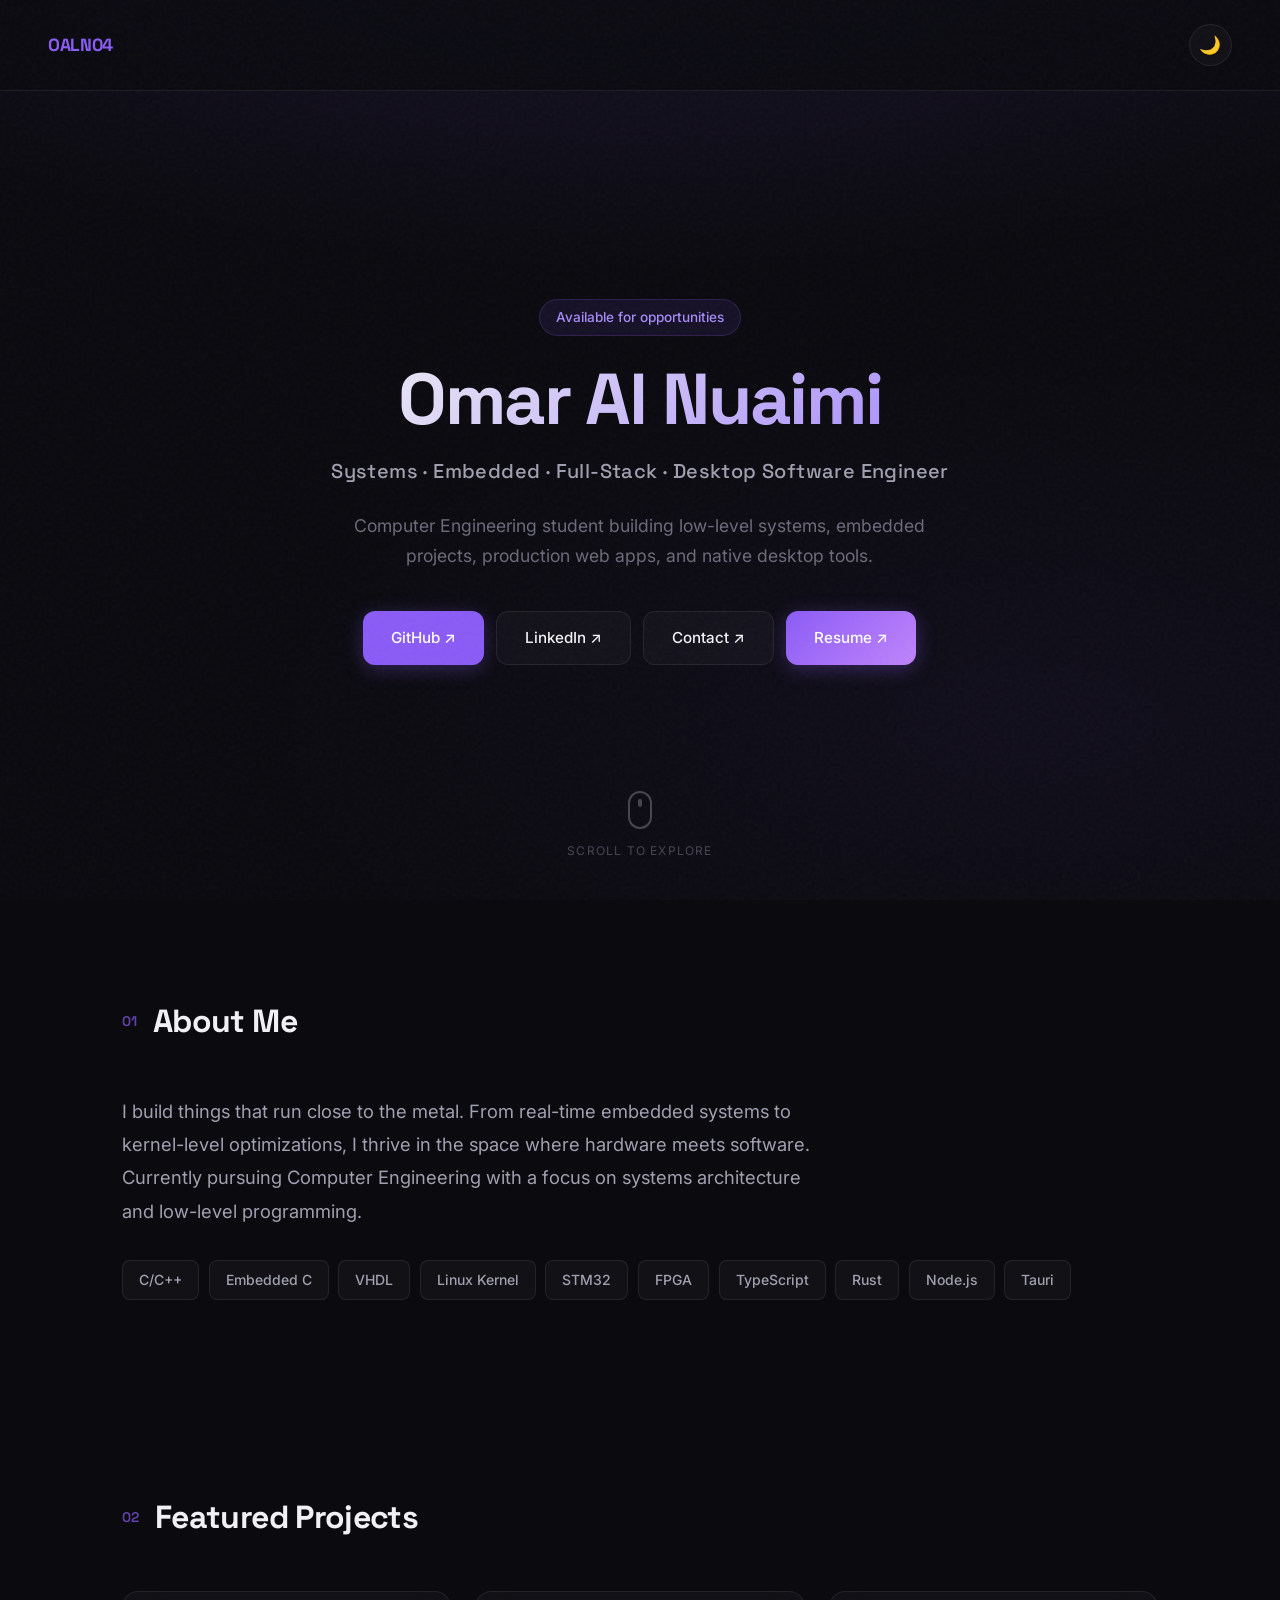
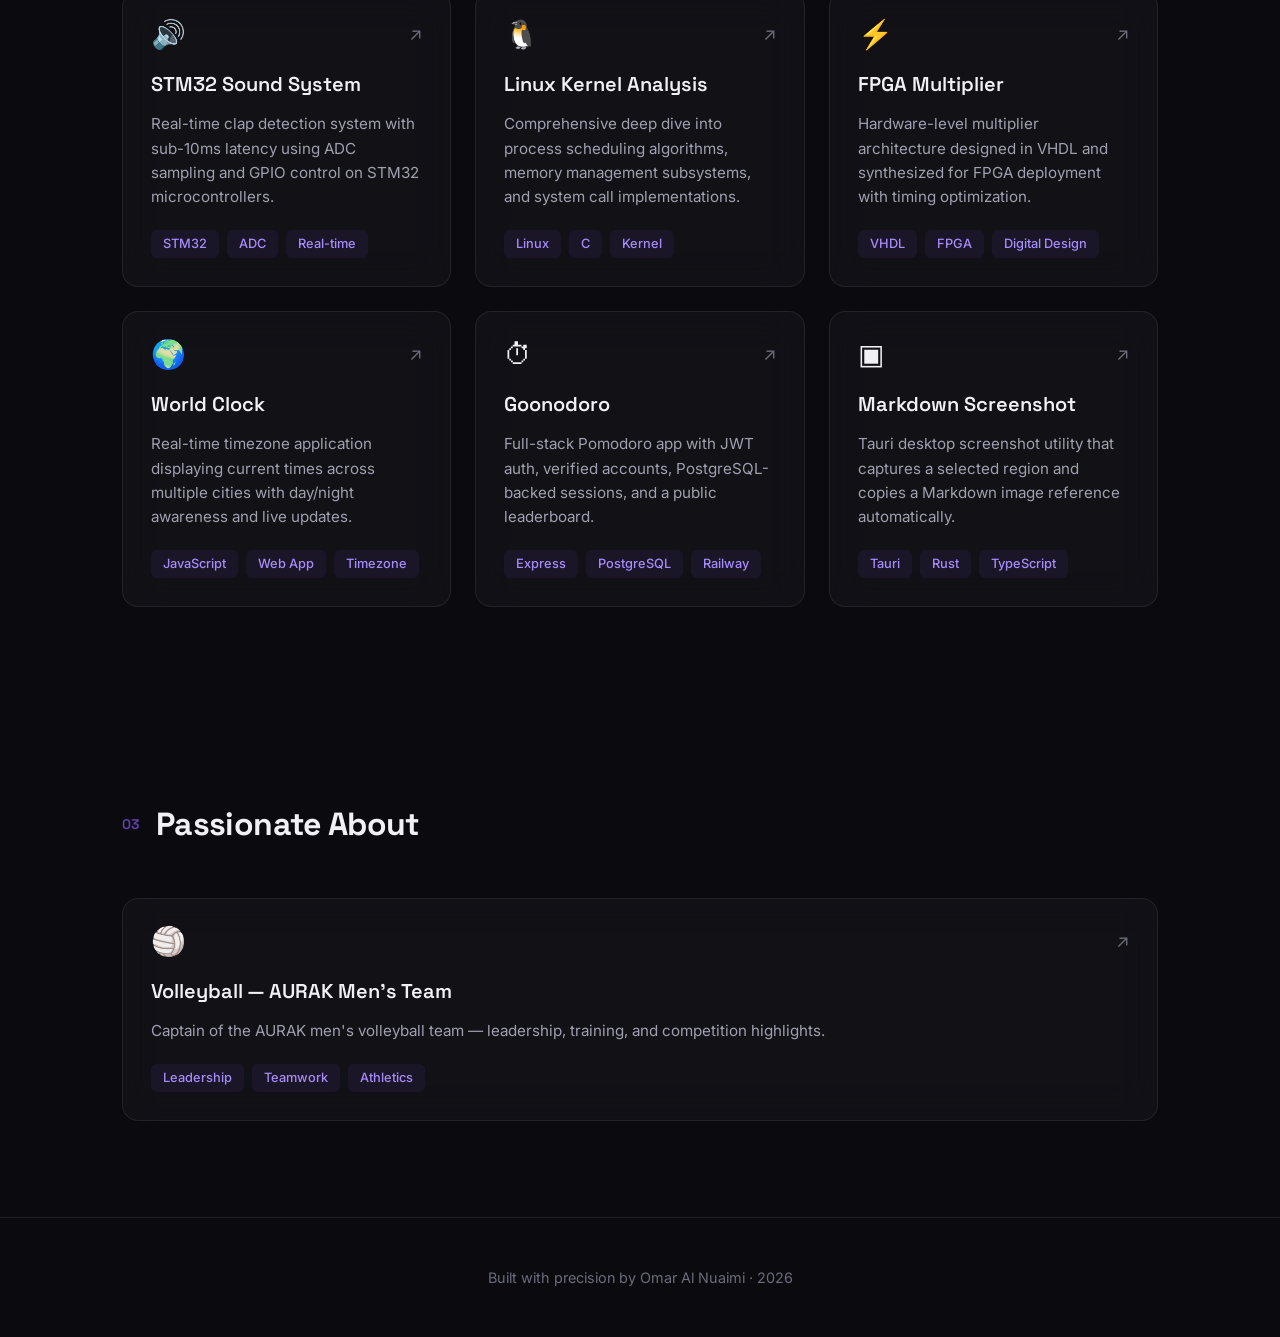
==== commit eb1a35c8: "feat: add goonodoro and markdown screenshot projects" ====
--- a/index.html
+++ b/index.html
@@ -46,8 +46,8 @@
   <div class="hero-content">
     <div class="badge">Available for opportunities</div>
     <h1>Omar Al Nuaimi</h1>
-    <p class="hero-subtitle">Systems · Embedded · Software Engineer</p>
-    <p class="hero-desc">Computer Engineering student passionate about low-level systems, embedded design, and performance-driven software.</p>
+    <p class="hero-subtitle">Systems · Embedded · Full-Stack · Desktop Software Engineer</p>
+    <p class="hero-desc">Computer Engineering student building low-level systems, embedded projects, production web apps, and native desktop tools.</p>
     
     <div class="buttons">
       <a href="https://github.com/oaln04/portfolio" target="_blank" rel="noopener noreferrer" class="btn btn-primary">GitHub ↗</a>
@@ -83,6 +83,10 @@
       <span class="skill-tag">Linux Kernel</span>
       <span class="skill-tag">STM32</span>
       <span class="skill-tag">FPGA</span>
+      <span class="skill-tag">TypeScript</span>
+      <span class="skill-tag">Rust</span>
+      <span class="skill-tag">Node.js</span>
+      <span class="skill-tag">Tauri</span>
     </div>
   </div>
 </section>
@@ -158,18 +162,34 @@
       </article>
     </a>
 
-    <a href="https://goonodoro.oaln04.xyz" class="card-link" target="_blank" rel="noopener noreferrer">
-      <article class="card">
-        <div class="card-header">
-          <div class="card-icon">🍆</div>
+    <a href="projects/goonodoro.html" class="card-link">
+      <article class="card">
+        <div class="card-header">
+          <div class="card-icon">⏱</div>
           <div class="card-arrow">↗</div>
         </div>
         <h3>Goonodoro</h3>
-        <p>Pomodoro timer for the gooniverse.</p>
-        <div class="card-tags">
-          <span>JavaScript</span>
-          <span>Timer</span>
-          <span>Productivity</span>
+        <p>Full-stack Pomodoro app with JWT auth, verified accounts, PostgreSQL-backed sessions, and a public leaderboard.</p>
+        <div class="card-tags">
+          <span>Express</span>
+          <span>PostgreSQL</span>
+          <span>Railway</span>
+        </div>
+      </article>
+    </a>
+
+    <a href="projects/markdown-screenshot.html" class="card-link">
+      <article class="card">
+        <div class="card-header">
+          <div class="card-icon">▣</div>
+          <div class="card-arrow">↗</div>
+        </div>
+        <h3>Markdown Screenshot</h3>
+        <p>Tauri desktop screenshot utility that captures a selected region and copies a Markdown image reference automatically.</p>
+        <div class="card-tags">
+          <span>Tauri</span>
+          <span>Rust</span>
+          <span>TypeScript</span>
         </div>
       </article>
     </a>
@@ -223,4 +243,4 @@
 </script>
 
 </body>
-</html>+</html>
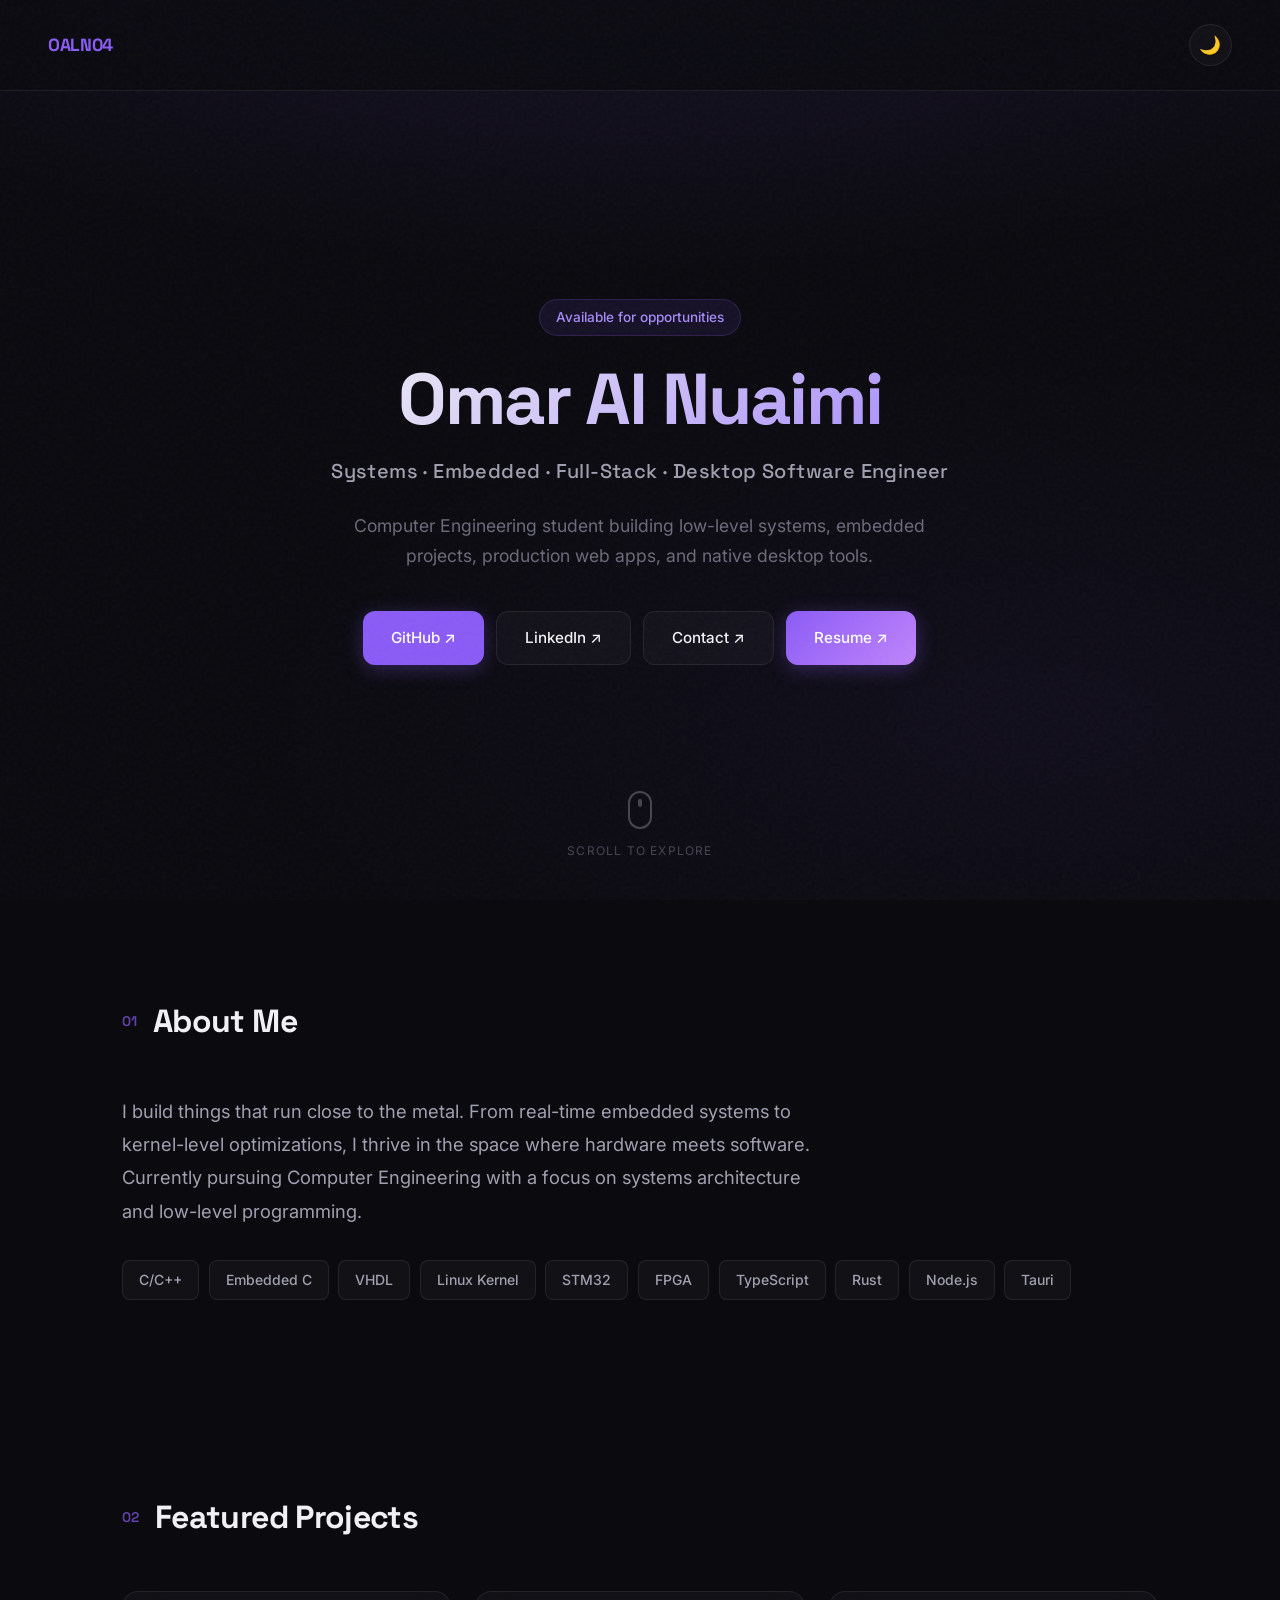
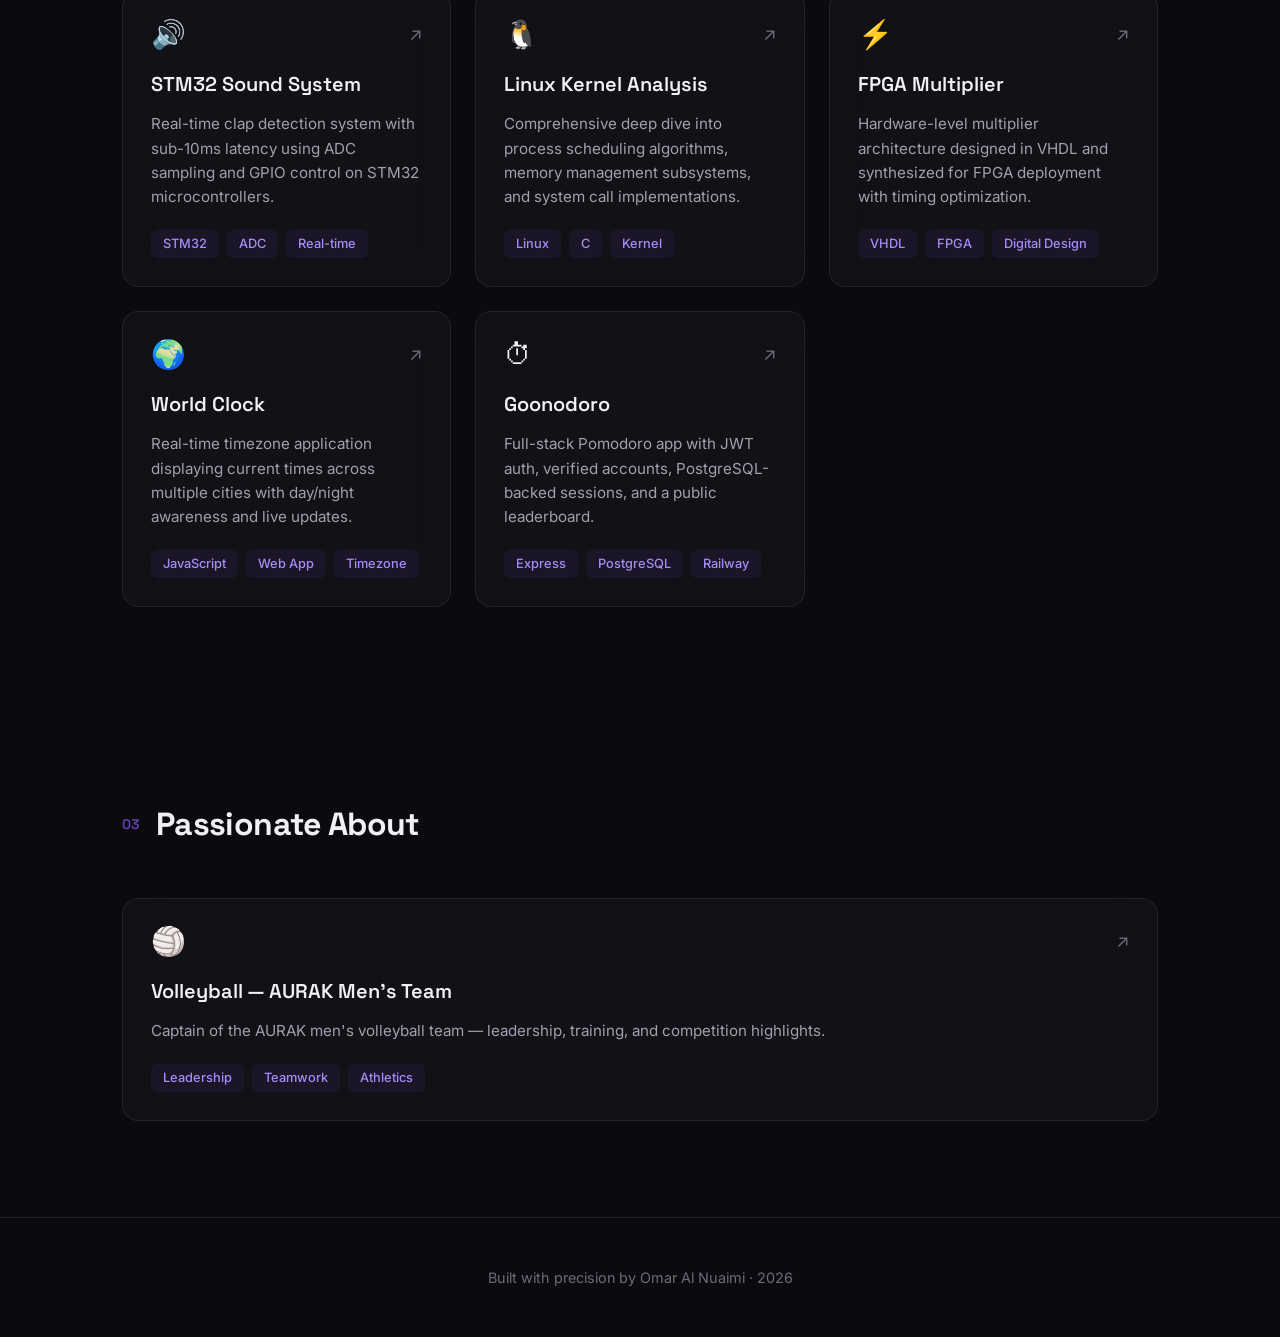
==== commit 19d6f094: "remove jargon" ====
--- a/index.html
+++ b/index.html
@@ -177,23 +177,6 @@
         </div>
       </article>
     </a>
-
-    <a href="projects/markdown-screenshot.html" class="card-link">
-      <article class="card">
-        <div class="card-header">
-          <div class="card-icon">▣</div>
-          <div class="card-arrow">↗</div>
-        </div>
-        <h3>Markdown Screenshot</h3>
-        <p>Tauri desktop screenshot utility that captures a selected region and copies a Markdown image reference automatically.</p>
-        <div class="card-tags">
-          <span>Tauri</span>
-          <span>Rust</span>
-          <span>TypeScript</span>
-        </div>
-      </article>
-    </a>
-
   </div>
 </section>
 
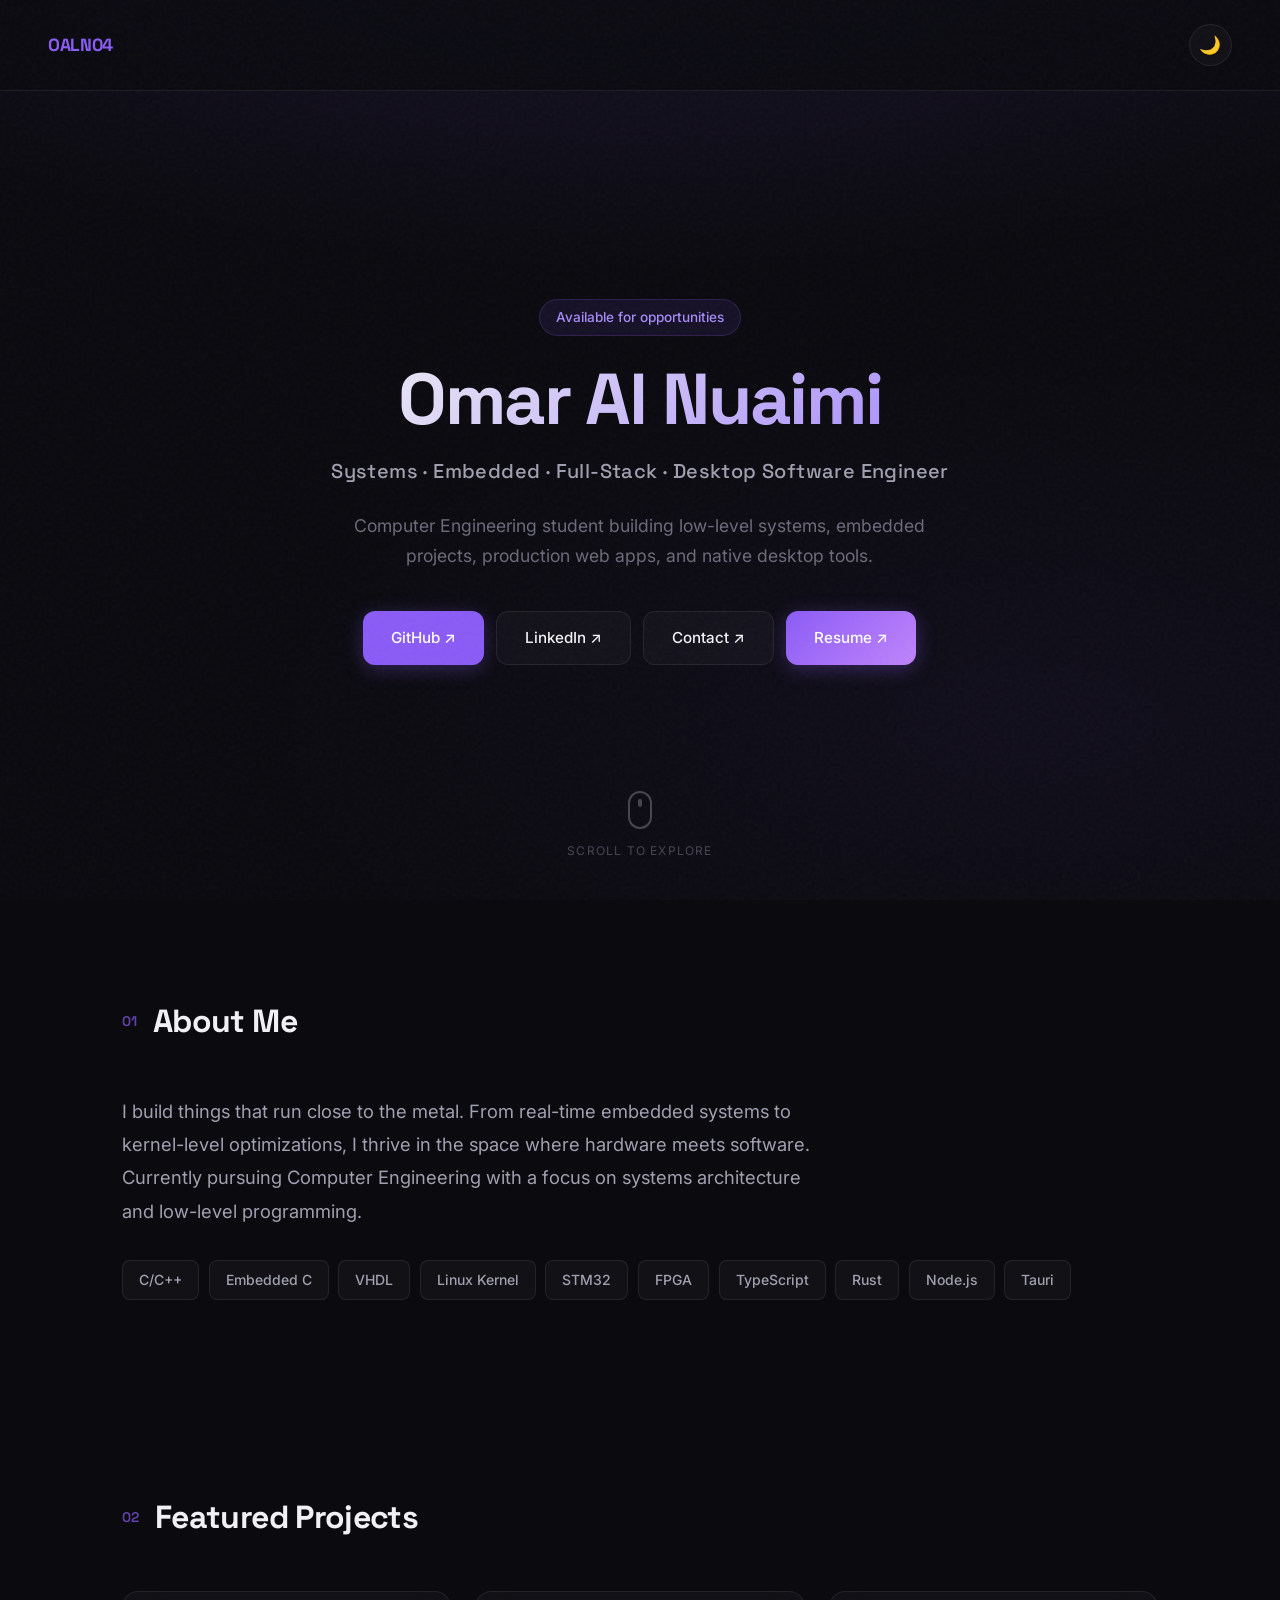
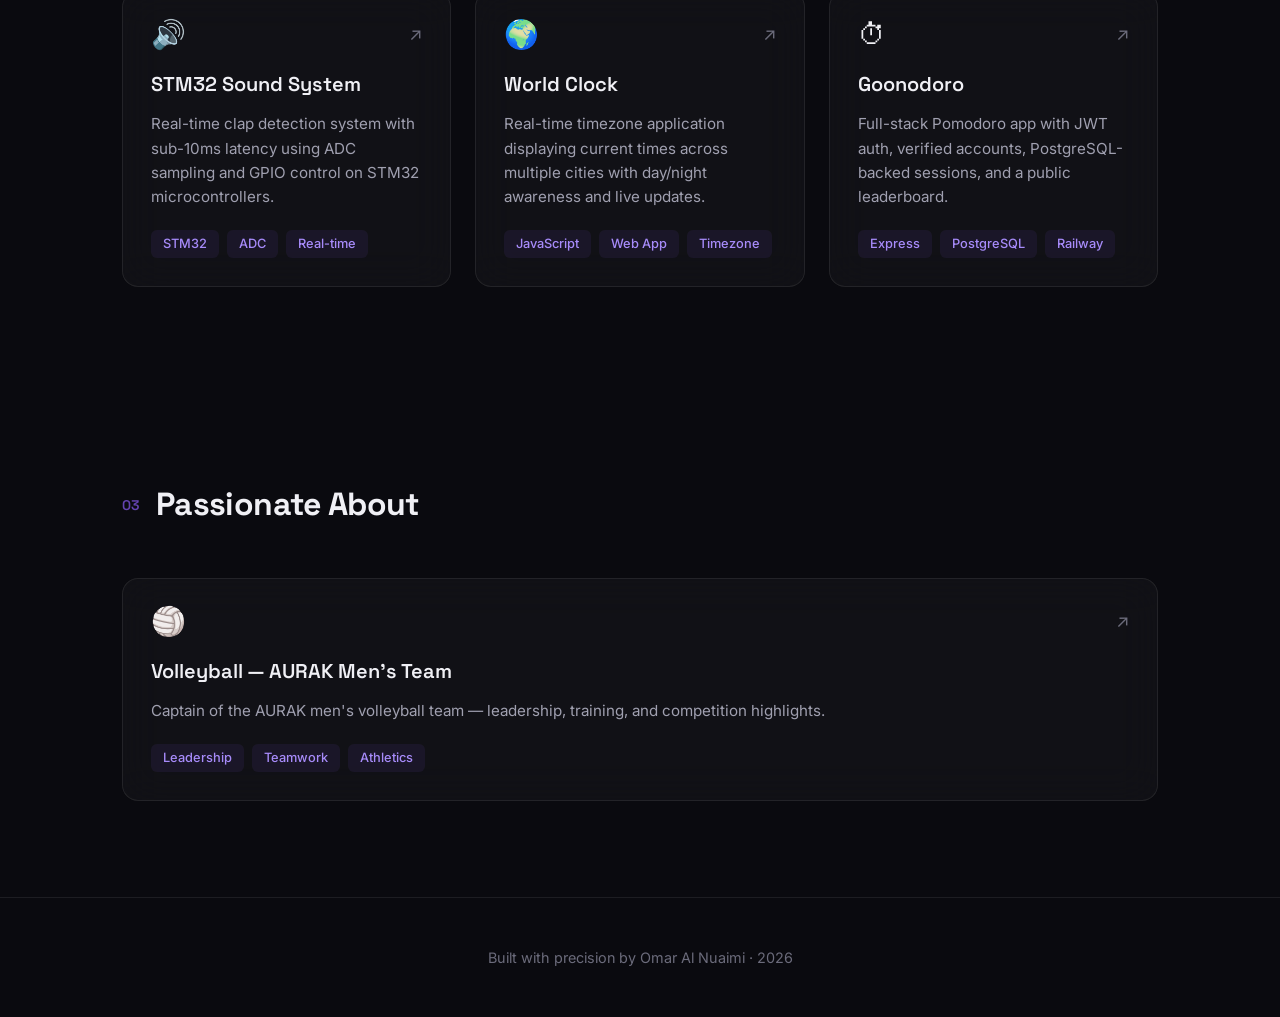
==== commit d347cfd0: "cleaning up portfolio" ====
--- a/index.html
+++ b/index.html
@@ -113,39 +113,7 @@
         </div>
       </article>
     </a>
-
-    <a href="projects/linux-kernel-analysis.html" class="card-link">
-      <article class="card">
-        <div class="card-header">
-          <div class="card-icon">🐧</div>
-          <div class="card-arrow">↗</div>
-        </div>
-        <h3>Linux Kernel Analysis</h3>
-        <p>Comprehensive deep dive into process scheduling algorithms, memory management subsystems, and system call implementations.</p>
-        <div class="card-tags">
-          <span>Linux</span>
-          <span>C</span>
-          <span>Kernel</span>
-        </div>
-      </article>
-    </a>
-
-    <a href="projects/fpga-multiplier.html" class="card-link">
-      <article class="card">
-        <div class="card-header">
-          <div class="card-icon">⚡</div>
-          <div class="card-arrow">↗</div>
-        </div>
-        <h3>FPGA Multiplier</h3>
-        <p>Hardware-level multiplier architecture designed in VHDL and synthesized for FPGA deployment with timing optimization.</p>
-        <div class="card-tags">
-          <span>VHDL</span>
-          <span>FPGA</span>
-          <span>Digital Design</span>
-        </div>
-      </article>
-    </a>
-
+    
     <a href="https://clock.oaln04.xyz" class="card-link" rel="noopener noreferrer">
       <article class="card">
         <div class="card-header">
